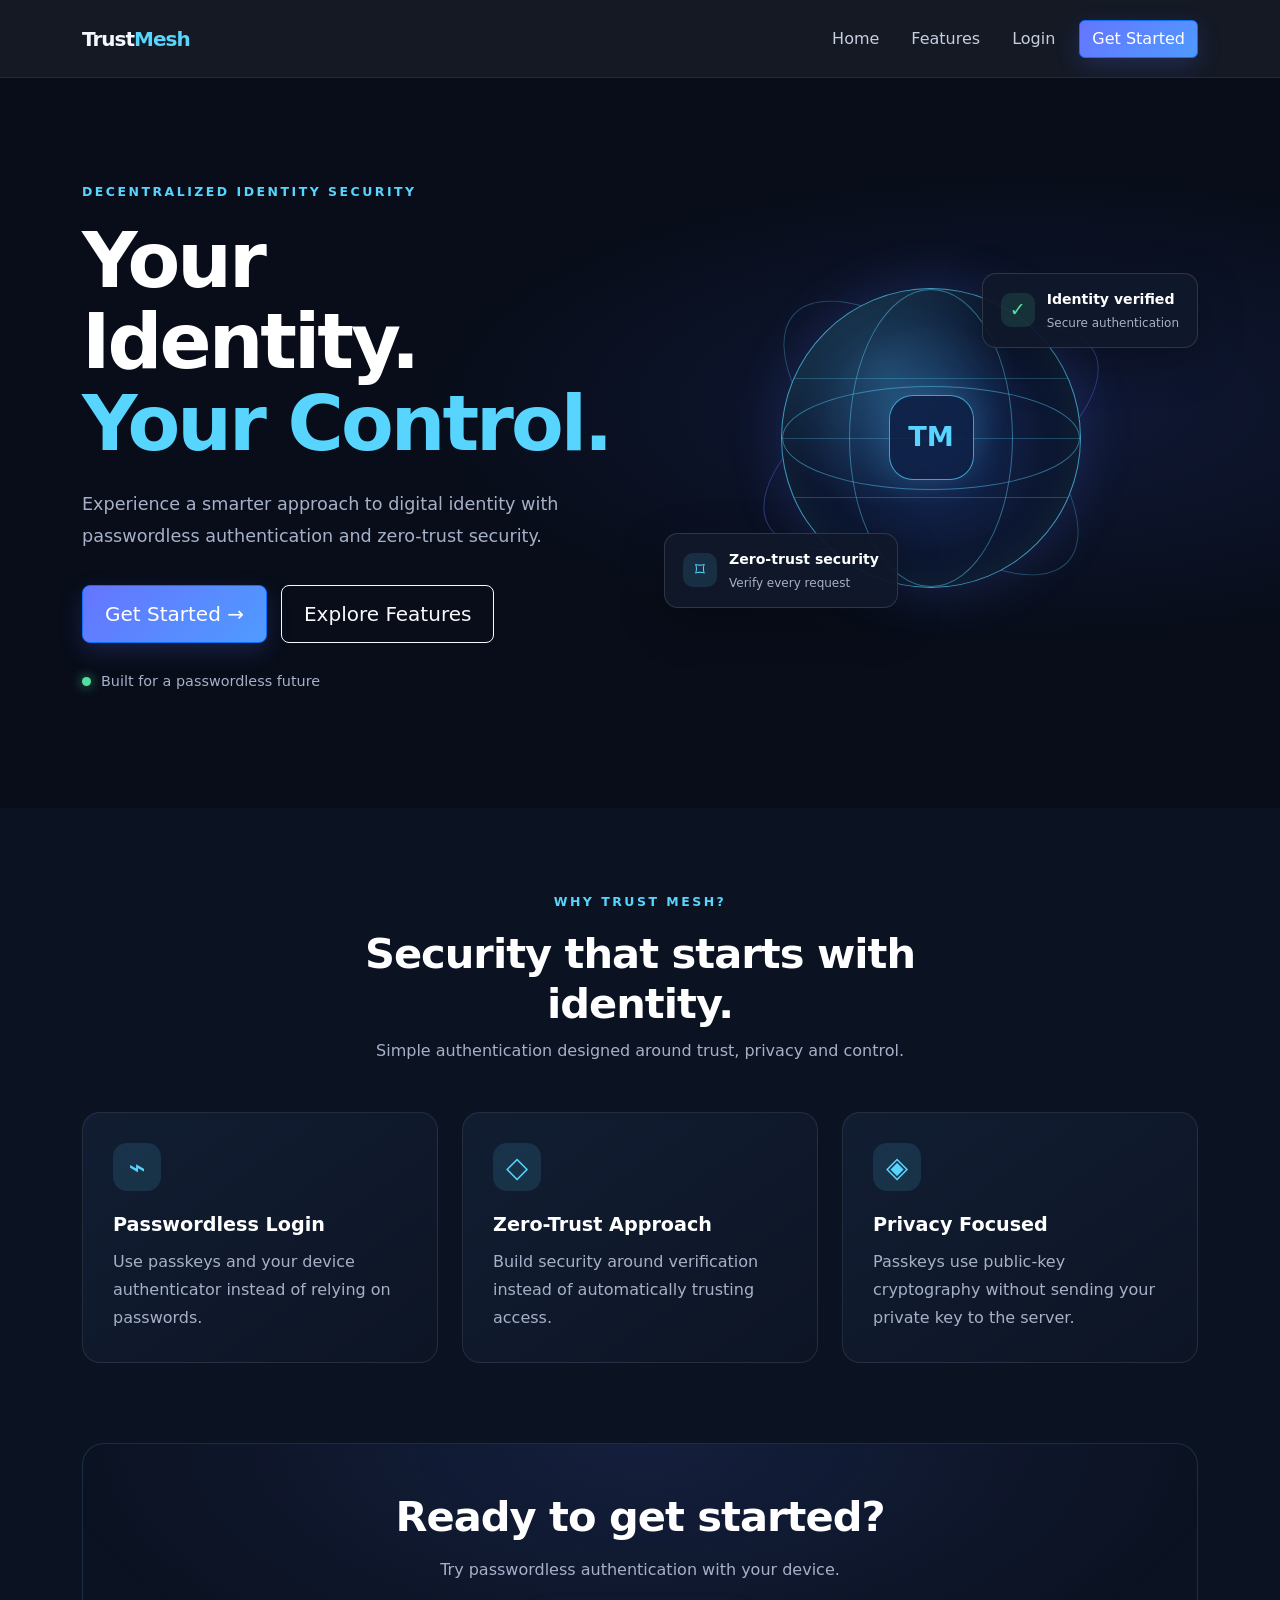
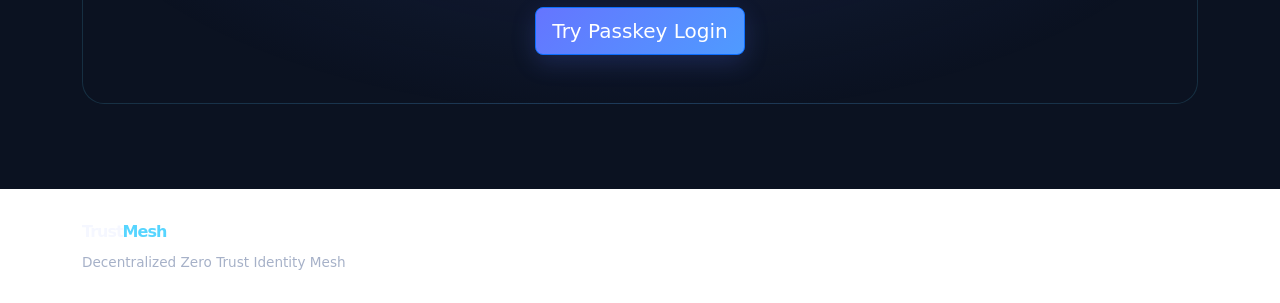
==== frontend/index.html @ 128b2e90 "fixed index page" ====
<!doctype html>
<html lang="en">
<head>
  <meta charset="UTF-8">
  <meta name="viewport" content="width=device-width, initial-scale=1.0">
  <title>Trust Mesh | Secure Identity</title>
  <link rel="stylesheet" href="style.css">
  <link href="https://cdn.jsdelivr.net/npm/bootstrap@5.3.3/dist/css/bootstrap.min.css"
        rel="stylesheet">
</head>
<body>
  <nav class="navbar navbar-expand-lg navbar-dark">
    <div class="container">
      <a class="navbar-brand" href="/">Trust<span>Mesh</span></a>

      <button class="navbar-toggler" type="button"
              data-bs-toggle="collapse" data-bs-target="#navbarContent"
              aria-controls="navbarContent" aria-expanded="false"
              aria-label="Toggle navigation">
        <span class="navbar-toggler-icon"></span>
      </button>

      <div class="collapse navbar-collapse" id="navbarContent">
        <ul class="navbar-nav ms-auto align-items-lg-center gap-lg-3">
          <li class="nav-item">
            <a class="nav-link" href="#home">Home</a>
          </li>
          <li class="nav-item">
            <a class="nav-link" href="#features">Features</a>
          </li>
          <li class="nav-item">
            <a class="nav-link" href="/login.html">Login</a>
          </li>
          <li class="nav-item">
            <a class="btn btn-primary get-started" href="/login.html">
              Get Started
            </a>
          </li>
        </ul>
      </div>
    </div>
  </nav>

  <main>
    <section class="hero-section" id="home">
      <div class="container">
        <div class="row align-items-center g-5">
          <div class="col-lg-6">
            <p class="eyebrow">DECENTRALIZED IDENTITY SECURITY</p>
            <h1>Your Identity.<br><span>Your Control.</span></h1>
            <p class="hero-description">
              Experience a smarter approach to digital identity with
              passwordless authentication and zero-trust security.
            </p>

            <div class="hero-actions">
              <a href="/login.html" class="btn btn-primary btn-lg">
                Get Started <span aria-hidden="true">→</span>
              </a>
              <a href="#features" class="btn btn-outline-light btn-lg">
                Explore Features
              </a>
            </div>

            <div class="trust-note">
              <span class="status-dot"></span>
              Built for a passwordless future
            </div>
          </div>

          <div class="col-lg-6">
            <div class="globe-container" aria-label="Abstract digital identity illustration">
              <div class="orbit orbit-one"></div>
              <div class="orbit orbit-two"></div>
              <div class="globe">
                <div class="globe-line globe-line-one"></div>
                <div class="globe-line globe-line-two"></div>
                <div class="globe-line globe-line-three"></div>
                <div class="globe-center">TM</div>
              </div>

              <div class="identity-card identity-card-top">
                <span class="mini-icon">✓</span>
                <div>
                  <strong>Identity verified</strong>
                  <small>Secure authentication</small>
                </div>
              </div>

              <div class="identity-card identity-card-bottom">
                <span class="mini-icon lock-icon">⌑</span>
                <div>
                  <strong>Zero-trust security</strong>
                  <small>Verify every request</small>
                </div>
              </div>
            </div>
          </div>
        </div>
      </div>
    </section>

    <section class="features-section" id="features">
      <div class="container">
        <div class="section-heading">
          <p class="eyebrow">WHY TRUST MESH?</p>
          <h2>Security that starts with identity.</h2>
          <p>Simple authentication designed around trust, privacy and control.</p>
        </div>

        <div class="row g-4">
          <div class="col-md-4">
            <article class="feature-card">
              <div class="feature-icon">⌁</div>
              <h3>Passwordless Login</h3>
              <p>Use passkeys and your device authenticator instead of relying on passwords.</p>
            </article>
          </div>
          <div class="col-md-4">
            <article class="feature-card">
              <div class="feature-icon">◇</div>
              <h3>Zero-Trust Approach</h3>
              <p>Build security around verification instead of automatically trusting access.</p>
            </article>
          </div>
          <div class="col-md-4">
            <article class="feature-card">
              <div class="feature-icon">◈</div>
              <h3>Privacy Focused</h3>
              <p>Passkeys use public-key cryptography without sending your private key to the server.</p>
            </article>
          </div>
        </div>

        <div class="bottom-cta">
          <h2>Ready to get started?</h2>
          <p>Try passwordless authentication with your device.</p>
          <a href="/login.html" class="btn btn-primary btn-lg">Try Passkey Login</a>
        </div>
      </div>
    </section>
  </main>

  <footer class="site-footer">
    <div class="container">
      <span class="navbar-brand">Trust<span>Mesh</span></span>
      <p>Decentralized Zero Trust Identity Mesh</p>
    </div>
  </footer>

  <script src="https://cdn.jsdelivr.net/npm/bootstrap@5.3.3/dist/js/bootstrap.bundle.min.js"></script>
</body>
</html>
---- frontend/style.css ----
/* Change black text to white */
body,
body p,
body h1,
body h2,
body h3,
body h4,
body h5,
body h6,
body li,
body label,
body span,
body a:not(.btn),
body small {
    color: #ffffff;
}

/* Keep buttons readable */
button,
.btn {
    color: #ffffff;
}


/* Keep buttons readable */
button,
.btn {
    color: #ffffff;
}

:root {
  --bg: #080d19;
  --panel: #10192b;
  --text: #f5f7ff;
  --muted: #a6b1c8;
  --blue: #6575ff;
  --cyan: #57d5ff;
}

* {
  box-sizing: border-box;
}

html {
  scroll-behavior: smooth;
  scroll-padding-top: 85px;
}

body {
  margin: 0;
  background: var(--bg);
  color: var(--text);
  font-family: Inter, "Segoe UI", Arial, sans-serif;
}

.navbar {
  min-height: 78px;
  background: rgba(8, 13, 25, 0.95);
  border-bottom: 1px solid rgba(255, 255, 255, 0.08);
}

.navbar-brand {
  color: var(--text) !important;
  font-size: 1.65rem;
  font-weight: 800;
  letter-spacing: -1px;
}

.navbar-brand span {
  color: var(--cyan);
}

.nav-link {
  color: #c6cee0 !important;
}

.nav-link:hover {
  color: white !important;
}

.btn-primary {
  background: linear-gradient(135deg, var(--blue), #4f9bff);
  border: none;
  box-shadow: 0 8px 24px rgba(91, 113, 255, 0.2);
}

.btn-primary:hover {
  background: linear-gradient(135deg, #5263ef, #3488f0);
  transform: translateY(-1px);
}

.get-started {
  padding: 10px 20px;
}

.hero-section {
  position: relative;
  overflow: hidden;
  padding: 105px 0 115px;
  background:
    radial-gradient(ellipse at 80% 45%, rgba(57, 87, 210, 0.16), transparent 42%),
    var(--bg);
}

.eyebrow {
  margin-bottom: 18px;
  color: var(--cyan);
  font-size: 0.78rem;
  font-weight: 800;
  letter-spacing: 2.5px;
}

.hero-section h1 {
  margin-bottom: 24px;
  font-size: clamp(3rem, 6vw, 5.1rem);
  font-weight: 800;
  line-height: 1.06;
  letter-spacing: -3px;
}

.hero-section h1 span {
  color: var(--cyan);
}

.hero-description {
  max-width: 520px;
  color: var(--muted);
  font-size: 1.1rem;
  line-height: 1.85;
}

.hero-actions {
  display: flex;
  flex-wrap: wrap;
  gap: 14px;
  margin-top: 32px;
}

.hero-actions .btn {
  padding: 13px 22px;
}

.trust-note {
  display: flex;
  align-items: center;
  gap: 10px;
  margin-top: 28px;
  color: var(--muted);
  font-size: 0.9rem;
}

.status-dot {
  width: 9px;
  height: 9px;
  border-radius: 50%;
  background: #51e0a1;
  box-shadow: 0 0 12px rgba(81, 224, 161, 0.7);
}

.globe-container {
  position: relative;
  display: grid;
  min-height: 440px;
  place-items: center;
}

.globe {
  position: relative;
  display: grid;
  width: min(300px, 70vw);
  aspect-ratio: 1;
  overflow: hidden;
  place-items: center;
  border: 1px solid rgba(87, 213, 255, 0.7);
  border-radius: 50%;
  background:
    radial-gradient(circle at 35% 30%, rgba(87, 213, 255, 0.25), transparent 45%),
    radial-gradient(circle, #152d60, #0a1024 72%);
  box-shadow:
    0 0 55px rgba(78, 115, 255, 0.2),
    inset 0 0 40px rgba(87, 213, 255, 0.13);
}

.globe::before,
.globe::after {
  position: absolute;
  content: "";
  border: 1px solid rgba(87, 213, 255, 0.45);
  border-radius: 50%;
}

.globe::before {
  width: 55%;
  height: 100%;
}

.globe::after {
  width: 100%;
  height: 35%;
}

.globe-line {
  position: absolute;
  width: 100%;
  height: 1px;
  background: rgba(87, 213, 255, 0.25);
}

.globe-line-one {
  top: 30%;
}

.globe-line-two {
  top: 50%;
}

.globe-line-three {
  top: 70%;
}

.globe-center {
  z-index: 1;
  display: grid;
  width: 85px;
  height: 85px;
  place-items: center;
  border: 1px solid rgba(87, 213, 255, 0.7);
  border-radius: 24px;
  background: rgba(15, 33, 70, 0.9);
  color: var(--cyan);
  font-size: 1.7rem;
  font-weight: 800;
  box-shadow: 0 0 35px rgba(87, 213, 255, 0.18);
}

.orbit {
  position: absolute;
  width: 370px;
  height: 160px;
  border: 1px solid rgba(101, 117, 255, 0.4);
  border-radius: 50%;
  transform: rotate(-28deg);
}

.orbit-two {
  transform: rotate(42deg);
  border-color: rgba(87, 213, 255, 0.3);
}

.identity-card {
  position: absolute;
  z-index: 2;
  display: flex;
  align-items: center;
  gap: 12px;
  padding: 15px 18px;
  border: 1px solid rgba(255, 255, 255, 0.13);
  border-radius: 14px;
  background: rgba(16, 25, 43, 0.95);
  box-shadow: 0 15px 45px rgba(0, 0, 0, 0.25);
}

.identity-card strong,
.identity-card small {
  display: block;
}

.identity-card strong {
  font-size: 0.88rem;
}

.identity-card small {
  margin-top: 4px;
  color: var(--muted);
  font-size: 0.75rem;
}

.identity-card-top {
  top: 55px;
  right: 0;
}

.identity-card-bottom {
  bottom: 50px;
  left: 0;
}

.mini-icon {
  display: grid;
  width: 34px;
  height: 34px;
  place-items: center;
  border-radius: 10px;
  background: rgba(81, 224, 161, 0.12);
  color: #51e0a1;
  font-size: 1.2rem;
}

.lock-icon {
  background: rgba(87, 213, 255, 0.12);
  color: var(--cyan);
}

.features-section {
  padding: 85px 0;
  background: #0b1221;
}

.section-heading {
  max-width: 650px;
  margin: 0 auto 48px;
  text-align: center;
}

.section-heading h2,
.bottom-cta h2 {
  font-size: clamp(1.8rem, 4vw, 2.6rem);
  font-weight: 800;
  letter-spacing: -1px;
}

.section-heading > p:last-child,
.bottom-cta p {
  color: var(--muted);
  line-height: 1.7;
}

.feature-card {
  height: 100%;
  padding: 30px;
  border: 1px solid rgba(255, 255, 255, 0.09);
  border-radius: 18px;
  background: linear-gradient(145deg, #111d32, #0d1525);
  transition: transform 0.2s, border-color 0.2s;
}

.feature-card:hover {
  transform: translateY(-5px);
  border-color: rgba(87, 213, 255, 0.45);
}

.feature-icon {
  display: grid;
  width: 48px;
  height: 48px;
  margin-bottom: 22px;
  place-items: center;
  border-radius: 14px;
  background: rgba(87, 213, 255, 0.12);
  color: var(--cyan);
  font-size: 1.8rem;
}

.feature-card h3 {
  margin-bottom: 12px;
  font-size: 1.2rem;
  font-weight: 700;
}

.feature-card p {
  margin: 0;
  color: var(--muted);
  line-height: 1.75;
}

.bottom-cta {
  margin-top: 80px;
  padding: 48px 20px;
  border: 1px solid rgba(87, 213, 255, 0.15);
  border-radius: 22px;
  background: radial-gradient(ellipse at top, rgba(65, 92, 190, 0.18), transparent 75%);
  text-align: center;
}

.bottom-cta p {
  margin: 14px 0 24px;
}

.site-footer {
  padding: 30px 0;
  border-top: 1px solid rgba(255, 255, 255, 0.08);
}

.site-footer p {
  margin: 8px 0 0;
  color: var(--muted);
  font-size: 0.85rem;
}

@media (max-width: 991px) {
  .hero-section {
    padding: 70px 0;
  }

  .globe-container {
    min-height: 390px;
  }

  .identity-card-top {
    right: 2%;
  }

  .identity-card-bottom {
    left: 2%;
  }
}

@media (max-width: 575px) {
  .hero-section h1 {
    letter-spacing: -2px;
  }

  .hero-actions {
    flex-direction: column;
  }

  .hero-actions .btn {
    width: 100%;
  }

  .globe-container {
    min-height: 340px;
  }

  .orbit {
    width: 300px;
    height: 130px;
  }

  .identity-card {
    padding: 11px;
  }

  .identity-card strong {
    font-size: 0.75rem;
  }

  .identity-card small {
    font-size: 0.68rem;
  }

  .identity-card-top {
    top: 20px;
  }

  .identity-card-bottom {
    bottom: 20px;
  }
}
.identity-card strong {
    color: #ffffff !important;
}
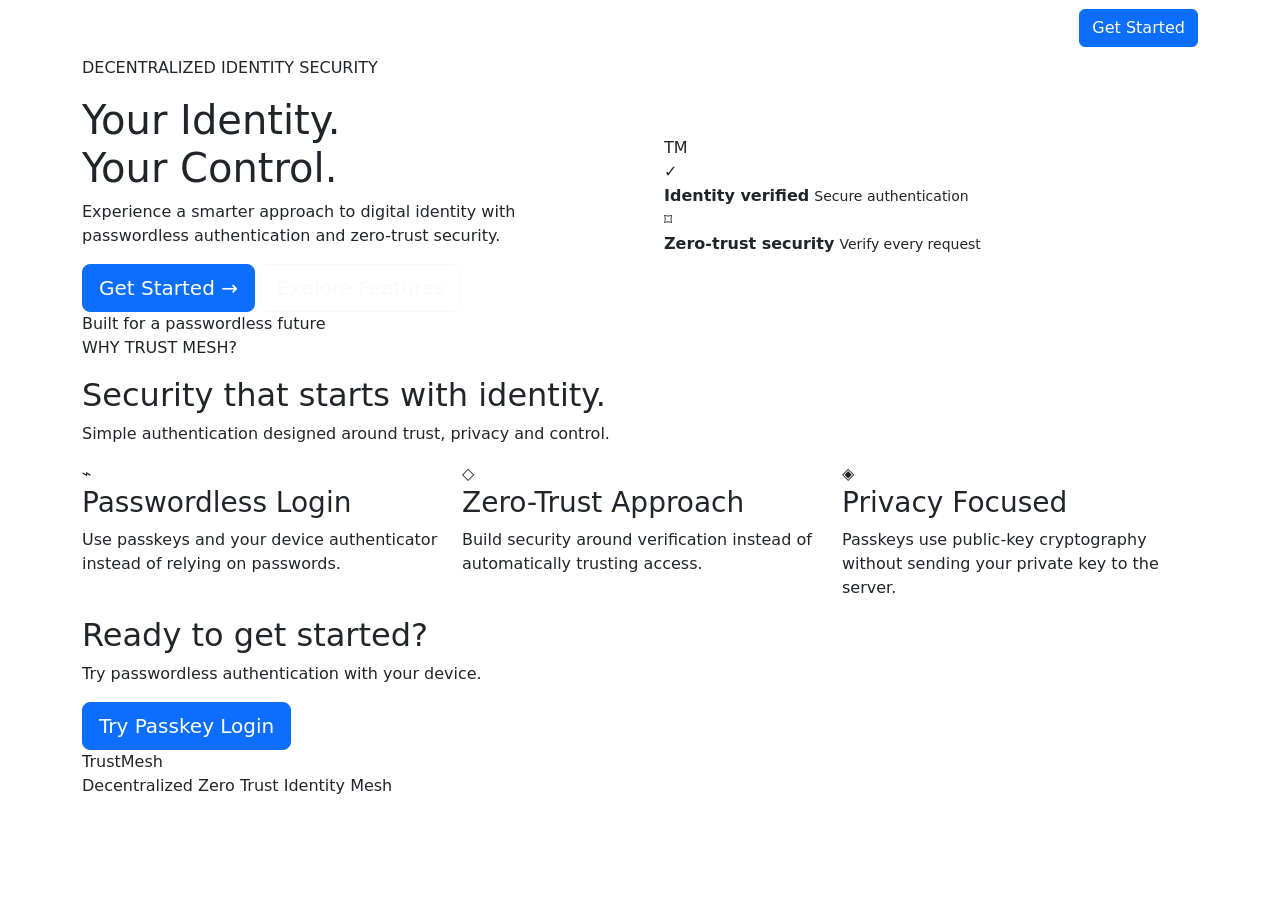
==== commit 0fdd9ee4: "fixed index page" ====
--- a/frontend/index.html
+++ b/frontend/index.html
@@ -4,7 +4,7 @@
   <meta charset="UTF-8">
   <meta name="viewport" content="width=device-width, initial-scale=1.0">
   <title>Trust Mesh | Secure Identity</title>
-  <link rel="stylesheet" href="style.css">
+  <link rel="stylesheet" href="login.css">
   <link href="https://cdn.jsdelivr.net/npm/bootstrap@5.3.3/dist/css/bootstrap.min.css"
         rel="stylesheet">
 </head>
@@ -29,10 +29,10 @@
             <a class="nav-link" href="#features">Features</a>
           </li>
           <li class="nav-item">
-            <a class="nav-link" href="/login.html">Login</a>
+            <a class="nav-link" href="login.html">Login</a>
           </li>
           <li class="nav-item">
-            <a class="btn btn-primary get-started" href="/login.html">
+            <a class="btn btn-primary get-started" href="login.html">
               Get Started
             </a>
           </li>
--- a/frontend/login.css
+++ b/frontend/login.css
@@ -0,0 +1,357 @@
+/* =================================
+   TRUSTMESH LOGIN PAGE
+================================= */
+
+.login-page {
+    margin: 0;
+    min-height: 100vh;
+    color: #e2e8f0;
+    background: #07111f;
+    font-family: Arial, sans-serif;
+}
+
+.login-container {
+    display: grid;
+    grid-template-columns: 1fr 1fr;
+    min-height: 100vh;
+}
+
+/* LEFT SECTION */
+
+.login-info {
+    display: flex;
+    flex-direction: column;
+    justify-content: space-between;
+    padding: 45px 9%;
+    background:
+        radial-gradient(
+            circle at 20% 20%,
+            rgba(37, 99, 235, 0.20),
+            transparent 45%
+        ),
+        linear-gradient(145deg, #0b1730, #07111f);
+    border-right: 1px solid rgba(96, 165, 250, 0.15);
+}
+
+.brand-name {
+    width: fit-content;
+    color: #f8fafc;
+    font-size: 28px;
+    font-weight: 800;
+    text-decoration: none;
+    letter-spacing: -1px;
+}
+
+.brand-name span {
+    color: #60a5fa;
+}
+
+.info-content {
+    max-width: 500px;
+    margin: 60px 0;
+}
+
+.security-badge {
+    display: inline-block;
+    padding: 9px 15px;
+    margin-bottom: 25px;
+    color: #93c5fd;
+    background: rgba(37, 99, 235, 0.12);
+    border: 1px solid rgba(96, 165, 250, 0.3);
+    border-radius: 50px;
+    font-size: 13px;
+}
+
+.info-content h1 {
+    margin-bottom: 22px;
+    color: #f8fafc;
+    font-size: clamp(35px, 4vw, 56px);
+    font-weight: 800;
+    line-height: 1.15;
+    letter-spacing: -1.5px;
+}
+
+.info-content h1 span {
+    color: #60a5fa;
+}
+
+.info-content > p {
+    max-width: 430px;
+    color: #94a3b8;
+    font-size: 16px;
+    line-height: 1.9;
+}
+
+.security-points {
+    display: grid;
+    gap: 17px;
+    margin-top: 35px;
+    color: #cbd5e1;
+    font-size: 14px;
+}
+
+.security-points div {
+    transition: transform 0.25s ease;
+}
+
+.security-points div:hover {
+    transform: translateX(6px);
+    color: #60a5fa;
+}
+
+.copyright {
+    margin: 0;
+    color: #64748b;
+    font-size: 12px;
+}
+
+
+/* RIGHT SECTION */
+
+.login-form-section {
+    display: flex;
+    align-items: center;
+    justify-content: center;
+    padding: 40px 25px;
+    background:
+        radial-gradient(
+            circle at 80% 15%,
+            rgba(37, 99, 235, 0.10),
+            transparent 40%
+        ),
+        #07111f;
+}
+
+.login-card {
+    width: 100%;
+    max-width: 430px;
+    padding: 35px;
+    background: rgba(15, 27, 48, 0.85);
+    border: 1px solid rgba(96, 165, 250, 0.20);
+    border-radius: 22px;
+    box-shadow: 0 20px 60px rgba(0, 0, 0, 0.25);
+    transition: border-color 0.3s ease,
+                box-shadow 0.3s ease;
+}
+
+.login-card:hover {
+    border-color: rgba(96, 165, 250, 0.45);
+    box-shadow: 0 24px 65px rgba(0, 0, 0, 0.35);
+}
+
+.login-icon {
+    display: flex;
+    align-items: center;
+    justify-content: center;
+    width: 55px;
+    height: 55px;
+    margin-bottom: 25px;
+    background: rgba(37, 99, 235, 0.15);
+    border: 1px solid rgba(96, 165, 250, 0.25);
+    border-radius: 15px;
+    font-size: 25px;
+}
+
+.login-card h2 {
+    margin-bottom: 10px;
+    color: #f8fafc;
+    font-size: 30px;
+    font-weight: 750;
+}
+
+.login-subtitle {
+    margin-bottom: 30px;
+    color: #94a3b8;
+    font-size: 14px;
+    line-height: 1.7;
+}
+
+.login-card .form-label {
+    margin-bottom: 9px;
+    color: #cbd5e1;
+    font-size: 13px;
+    font-weight: 600;
+}
+
+.custom-input {
+    min-height: 49px;
+    padding: 12px 14px;
+    color: #f1f5f9;
+    background: #0b1730;
+    border: 1px solid #263750;
+    border-radius: 10px;
+    font-size: 14px;
+}
+
+.custom-input::placeholder {
+    color: #64748b;
+}
+
+.custom-input:focus {
+    color: #f8fafc;
+    background: #0b1730;
+    border-color: #60a5fa;
+    box-shadow: 0 0 0 3px rgba(96, 165, 250, 0.12);
+}
+
+.login-options {
+    display: flex;
+    align-items: center;
+    justify-content: space-between;
+    gap: 10px;
+    margin: 18px 0 25px;
+    font-size: 12px;
+}
+
+.remember-me {
+    display: flex;
+    align-items: center;
+    gap: 7px;
+    color: #94a3b8;
+}
+
+.remember-me input {
+    accent-color: #3b82f6;
+}
+
+.login-options a,
+.register-text a {
+    color: #60a5fa;
+    text-decoration: none;
+    transition: color 0.2s ease;
+}
+
+.login-options a:hover,
+.register-text a:hover {
+    color: #93c5fd;
+    text-decoration: underline;
+}
+
+.login-button {
+    display: flex;
+    align-items: center;
+    justify-content: center;
+    gap: 12px;
+    width: 100%;
+    min-height: 50px;
+    color: white;
+    background: linear-gradient(100deg, #2563eb, #3b82f6);
+    border: none;
+    border-radius: 10px;
+    font-size: 15px;
+    font-weight: 700;
+    cursor: pointer;
+    transition: transform 0.25s ease,
+                box-shadow 0.25s ease;
+}
+
+.login-button:hover {
+    transform: translateY(-2px);
+    box-shadow: 0 8px 25px rgba(37, 99, 235, 0.3);
+}
+
+.login-button span {
+    font-size: 20px;
+}
+
+.login-message {
+    display: none;
+    margin-top: 15px;
+    padding: 12px;
+    color: #bfdbfe;
+    background: rgba(37, 99, 235, 0.12);
+    border-radius: 8px;
+    font-size: 12px;
+    line-height: 1.6;
+}
+
+.login-message.show {
+    display: block;
+}
+
+.login-divider {
+    display: flex;
+    align-items: center;
+    gap: 15px;
+    margin: 28px 0;
+    color: #64748b;
+    font-size: 10px;
+    letter-spacing: 1.5px;
+    white-space: nowrap;
+}
+
+.login-divider::before,
+.login-divider::after {
+    flex: 1;
+    height: 1px;
+    background: #263750;
+    content: "";
+}
+
+.register-text {
+    margin-bottom: 22px;
+    color: #94a3b8;
+    text-align: center;
+    font-size: 13px;
+}
+
+.security-note {
+    margin: 0;
+    color: #64748b;
+    text-align: center;
+    font-size: 11px;
+}
+
+
+/* RESPONSIVE DESIGN */
+
+@media (max-width: 850px) {
+    .login-container {
+        grid-template-columns: 1fr;
+    }
+
+    .login-info {
+        min-height: auto;
+        padding: 25px 7%;
+        border-right: none;
+    }
+
+    .info-content {
+        margin: 45px 0 25px;
+    }
+
+    .info-content h1 {
+        font-size: 38px;
+    }
+
+    .security-points {
+        gap: 12px;
+    }
+
+    .copyright {
+        display: none;
+    }
+
+    .login-form-section {
+        padding: 20px;
+    }
+}
+
+@media (max-width: 480px) {
+    .login-card {
+        padding: 25px 20px;
+        border-radius: 16px;
+    }
+
+    .login-card h2 {
+        font-size: 26px;
+    }
+
+    .info-content h1 {
+        font-size: 34px;
+    }
+
+    .login-options {
+        font-size: 11px;
+    }
+}
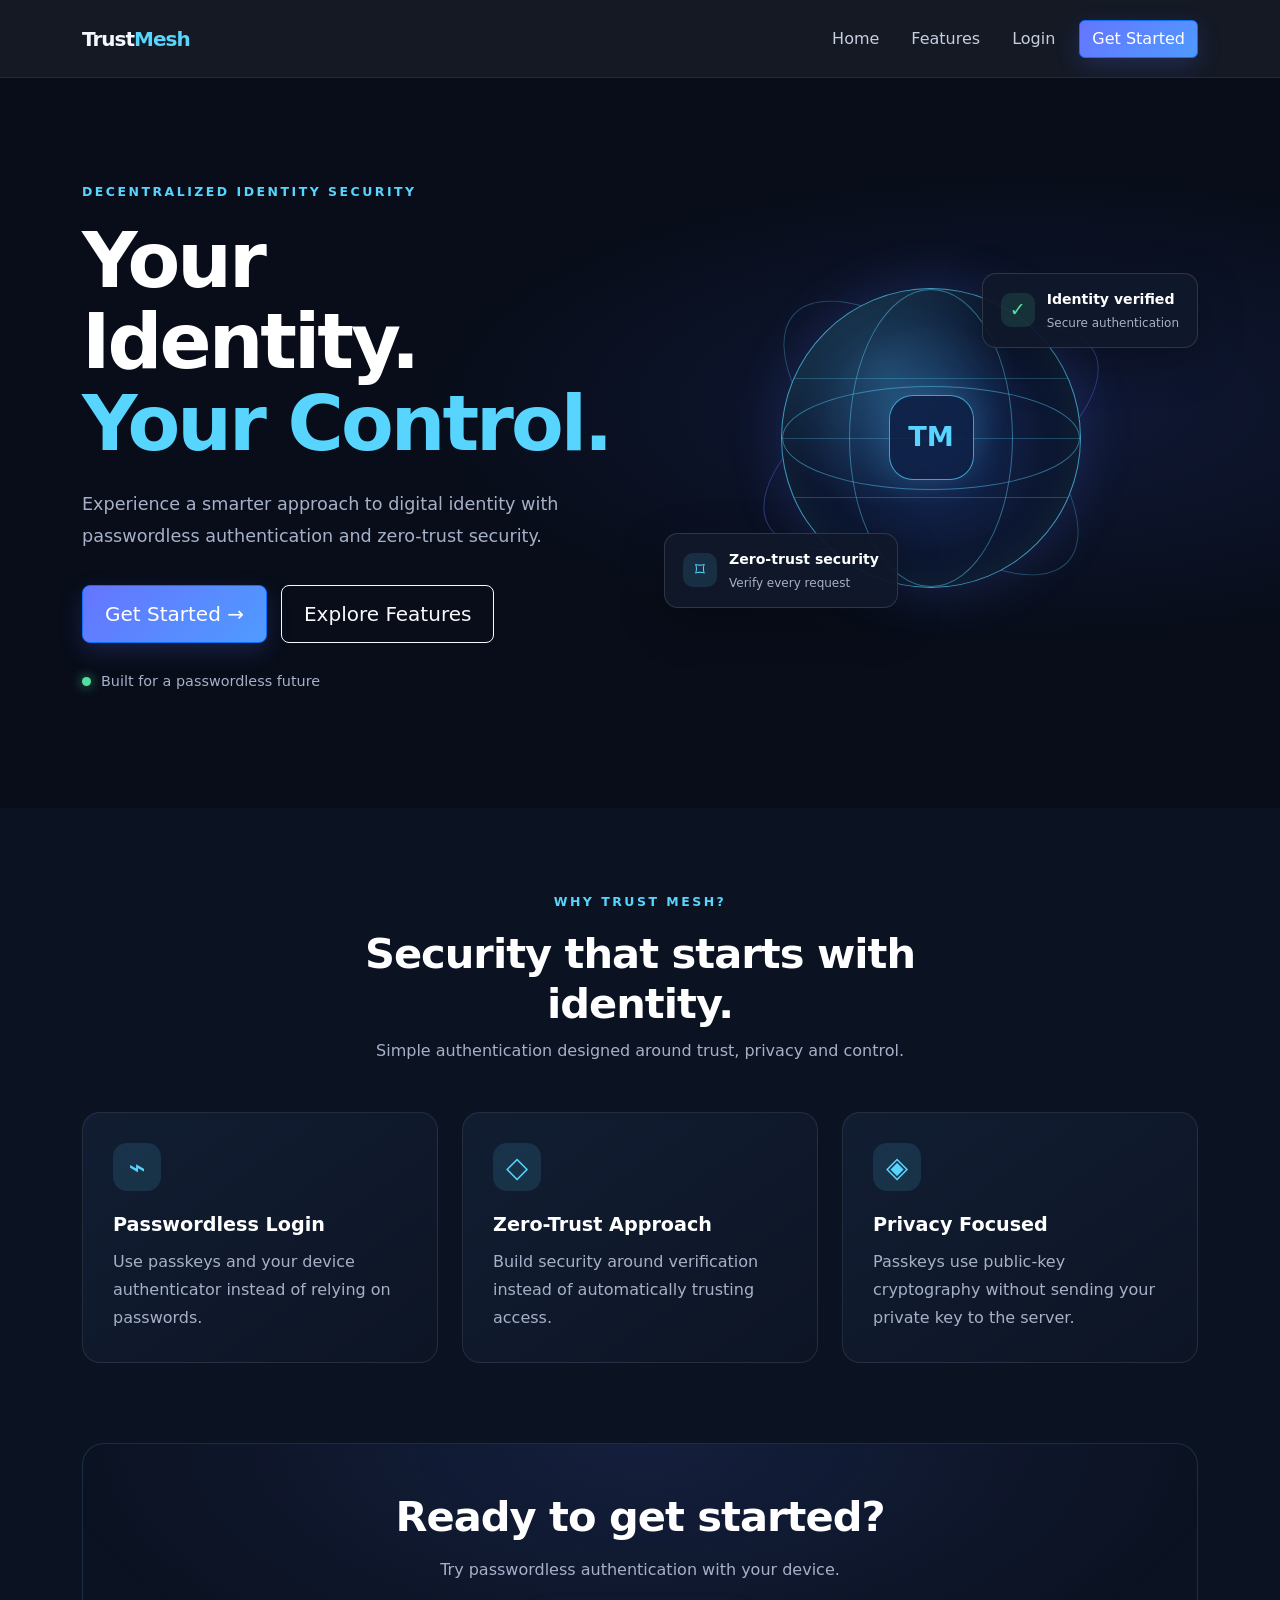
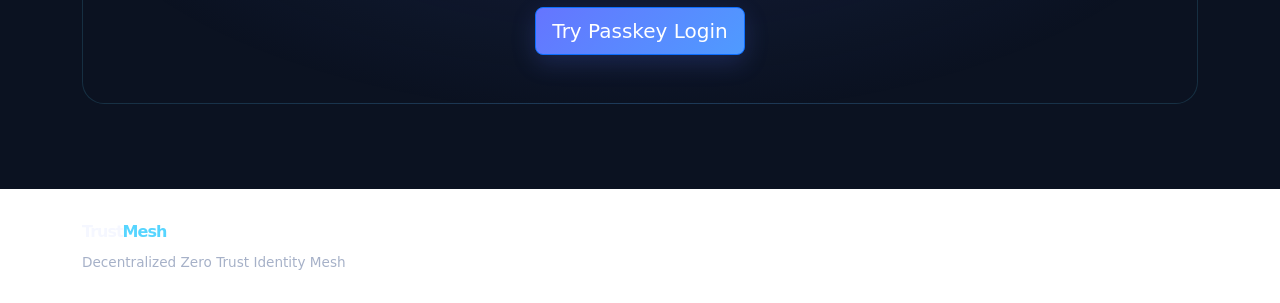
==== commit d9c6fb24: "added password-less login page" ====
--- a/frontend/index.html
+++ b/frontend/index.html
@@ -4,7 +4,7 @@
   <meta charset="UTF-8">
   <meta name="viewport" content="width=device-width, initial-scale=1.0">
   <title>Trust Mesh | Secure Identity</title>
-  <link rel="stylesheet" href="login.css">
+  <link rel="stylesheet" href="style.css">
   <link href="https://cdn.jsdelivr.net/npm/bootstrap@5.3.3/dist/css/bootstrap.min.css"
         rel="stylesheet">
 </head>
@@ -54,7 +54,7 @@
             </p>
 
             <div class="hero-actions">
-              <a href="/login.html" class="btn btn-primary btn-lg">
+              <a href="login.html" class="btn btn-primary btn-lg">
                 Get Started <span aria-hidden="true">→</span>
               </a>
               <a href="#features" class="btn btn-outline-light btn-lg">
@@ -135,7 +135,7 @@
         <div class="bottom-cta">
           <h2>Ready to get started?</h2>
           <p>Try passwordless authentication with your device.</p>
-          <a href="/login.html" class="btn btn-primary btn-lg">Try Passkey Login</a>
+          <a href="login.html" class="btn btn-primary btn-lg">Try Passkey Login</a>
         </div>
       </div>
     </section>
--- a/frontend/style.css
+++ b/frontend/style.css
@@ -0,0 +1,455 @@
+/* Change black text to white */
+body,
+body p,
+body h1,
+body h2,
+body h3,
+body h4,
+body h5,
+body h6,
+body li,
+body label,
+body span,
+body a:not(.btn),
+body small {
+    color: #ffffff;
+}
+
+/* Keep buttons readable */
+button,
+.btn {
+    color: #ffffff;
+}
+
+
+/* Keep buttons readable */
+button,
+.btn {
+    color: #ffffff;
+}
+
+:root {
+  --bg: #080d19;
+  --panel: #10192b;
+  --text: #f5f7ff;
+  --muted: #a6b1c8;
+  --blue: #6575ff;
+  --cyan: #57d5ff;
+}
+
+* {
+  box-sizing: border-box;
+}
+
+html {
+  scroll-behavior: smooth;
+  scroll-padding-top: 85px;
+}
+
+body {
+  margin: 0;
+  background: var(--bg);
+  color: var(--text);
+  font-family: Inter, "Segoe UI", Arial, sans-serif;
+}
+
+.navbar {
+  min-height: 78px;
+  background: rgba(8, 13, 25, 0.95);
+  border-bottom: 1px solid rgba(255, 255, 255, 0.08);
+}
+
+.navbar-brand {
+  color: var(--text) !important;
+  font-size: 1.65rem;
+  font-weight: 800;
+  letter-spacing: -1px;
+}
+
+.navbar-brand span {
+  color: var(--cyan);
+}
+
+.nav-link {
+  color: #c6cee0 !important;
+}
+
+.nav-link:hover {
+  color: white !important;
+}
+
+.btn-primary {
+  background: linear-gradient(135deg, var(--blue), #4f9bff);
+  border: none;
+  box-shadow: 0 8px 24px rgba(91, 113, 255, 0.2);
+}
+
+.btn-primary:hover {
+  background: linear-gradient(135deg, #5263ef, #3488f0);
+  transform: translateY(-1px);
+}
+
+.get-started {
+  padding: 10px 20px;
+}
+
+.hero-section {
+  position: relative;
+  overflow: hidden;
+  padding: 105px 0 115px;
+  background:
+    radial-gradient(ellipse at 80% 45%, rgba(57, 87, 210, 0.16), transparent 42%),
+    var(--bg);
+}
+
+.eyebrow {
+  margin-bottom: 18px;
+  color: var(--cyan);
+  font-size: 0.78rem;
+  font-weight: 800;
+  letter-spacing: 2.5px;
+}
+
+.hero-section h1 {
+  margin-bottom: 24px;
+  font-size: clamp(3rem, 6vw, 5.1rem);
+  font-weight: 800;
+  line-height: 1.06;
+  letter-spacing: -3px;
+}
+
+.hero-section h1 span {
+  color: var(--cyan);
+}
+
+.hero-description {
+  max-width: 520px;
+  color: var(--muted);
+  font-size: 1.1rem;
+  line-height: 1.85;
+}
+
+.hero-actions {
+  display: flex;
+  flex-wrap: wrap;
+  gap: 14px;
+  margin-top: 32px;
+}
+
+.hero-actions .btn {
+  padding: 13px 22px;
+}
+
+.trust-note {
+  display: flex;
+  align-items: center;
+  gap: 10px;
+  margin-top: 28px;
+  color: var(--muted);
+  font-size: 0.9rem;
+}
+
+.status-dot {
+  width: 9px;
+  height: 9px;
+  border-radius: 50%;
+  background: #51e0a1;
+  box-shadow: 0 0 12px rgba(81, 224, 161, 0.7);
+}
+
+.globe-container {
+  position: relative;
+  display: grid;
+  min-height: 440px;
+  place-items: center;
+}
+
+.globe {
+  position: relative;
+  display: grid;
+  width: min(300px, 70vw);
+  aspect-ratio: 1;
+  overflow: hidden;
+  place-items: center;
+  border: 1px solid rgba(87, 213, 255, 0.7);
+  border-radius: 50%;
+  background:
+    radial-gradient(circle at 35% 30%, rgba(87, 213, 255, 0.25), transparent 45%),
+    radial-gradient(circle, #152d60, #0a1024 72%);
+  box-shadow:
+    0 0 55px rgba(78, 115, 255, 0.2),
+    inset 0 0 40px rgba(87, 213, 255, 0.13);
+}
+
+.globe::before,
+.globe::after {
+  position: absolute;
+  content: "";
+  border: 1px solid rgba(87, 213, 255, 0.45);
+  border-radius: 50%;
+}
+
+.globe::before {
+  width: 55%;
+  height: 100%;
+}
+
+.globe::after {
+  width: 100%;
+  height: 35%;
+}
+
+.globe-line {
+  position: absolute;
+  width: 100%;
+  height: 1px;
+  background: rgba(87, 213, 255, 0.25);
+}
+
+.globe-line-one {
+  top: 30%;
+}
+
+.globe-line-two {
+  top: 50%;
+}
+
+.globe-line-three {
+  top: 70%;
+}
+
+.globe-center {
+  z-index: 1;
+  display: grid;
+  width: 85px;
+  height: 85px;
+  place-items: center;
+  border: 1px solid rgba(87, 213, 255, 0.7);
+  border-radius: 24px;
+  background: rgba(15, 33, 70, 0.9);
+  color: var(--cyan);
+  font-size: 1.7rem;
+  font-weight: 800;
+  box-shadow: 0 0 35px rgba(87, 213, 255, 0.18);
+}
+
+.orbit {
+  position: absolute;
+  width: 370px;
+  height: 160px;
+  border: 1px solid rgba(101, 117, 255, 0.4);
+  border-radius: 50%;
+  transform: rotate(-28deg);
+}
+
+.orbit-two {
+  transform: rotate(42deg);
+  border-color: rgba(87, 213, 255, 0.3);
+}
+
+.identity-card {
+  position: absolute;
+  z-index: 2;
+  display: flex;
+  align-items: center;
+  gap: 12px;
+  padding: 15px 18px;
+  border: 1px solid rgba(255, 255, 255, 0.13);
+  border-radius: 14px;
+  background: rgba(16, 25, 43, 0.95);
+  box-shadow: 0 15px 45px rgba(0, 0, 0, 0.25);
+}
+
+.identity-card strong,
+.identity-card small {
+  display: block;
+}
+
+.identity-card strong {
+  font-size: 0.88rem;
+}
+
+.identity-card small {
+  margin-top: 4px;
+  color: var(--muted);
+  font-size: 0.75rem;
+}
+
+.identity-card-top {
+  top: 55px;
+  right: 0;
+}
+
+.identity-card-bottom {
+  bottom: 50px;
+  left: 0;
+}
+
+.mini-icon {
+  display: grid;
+  width: 34px;
+  height: 34px;
+  place-items: center;
+  border-radius: 10px;
+  background: rgba(81, 224, 161, 0.12);
+  color: #51e0a1;
+  font-size: 1.2rem;
+}
+
+.lock-icon {
+  background: rgba(87, 213, 255, 0.12);
+  color: var(--cyan);
+}
+
+.features-section {
+  padding: 85px 0;
+  background: #0b1221;
+}
+
+.section-heading {
+  max-width: 650px;
+  margin: 0 auto 48px;
+  text-align: center;
+}
+
+.section-heading h2,
+.bottom-cta h2 {
+  font-size: clamp(1.8rem, 4vw, 2.6rem);
+  font-weight: 800;
+  letter-spacing: -1px;
+}
+
+.section-heading > p:last-child,
+.bottom-cta p {
+  color: var(--muted);
+  line-height: 1.7;
+}
+
+.feature-card {
+  height: 100%;
+  padding: 30px;
+  border: 1px solid rgba(255, 255, 255, 0.09);
+  border-radius: 18px;
+  background: linear-gradient(145deg, #111d32, #0d1525);
+  transition: transform 0.2s, border-color 0.2s;
+}
+
+.feature-card:hover {
+  transform: translateY(-5px);
+  border-color: rgba(87, 213, 255, 0.45);
+}
+
+.feature-icon {
+  display: grid;
+  width: 48px;
+  height: 48px;
+  margin-bottom: 22px;
+  place-items: center;
+  border-radius: 14px;
+  background: rgba(87, 213, 255, 0.12);
+  color: var(--cyan);
+  font-size: 1.8rem;
+}
+
+.feature-card h3 {
+  margin-bottom: 12px;
+  font-size: 1.2rem;
+  font-weight: 700;
+}
+
+.feature-card p {
+  margin: 0;
+  color: var(--muted);
+  line-height: 1.75;
+}
+
+.bottom-cta {
+  margin-top: 80px;
+  padding: 48px 20px;
+  border: 1px solid rgba(87, 213, 255, 0.15);
+  border-radius: 22px;
+  background: radial-gradient(ellipse at top, rgba(65, 92, 190, 0.18), transparent 75%);
+  text-align: center;
+}
+
+.bottom-cta p {
+  margin: 14px 0 24px;
+}
+
+.site-footer {
+  padding: 30px 0;
+  border-top: 1px solid rgba(255, 255, 255, 0.08);
+}
+
+.site-footer p {
+  margin: 8px 0 0;
+  color: var(--muted);
+  font-size: 0.85rem;
+}
+
+@media (max-width: 991px) {
+  .hero-section {
+    padding: 70px 0;
+  }
+
+  .globe-container {
+    min-height: 390px;
+  }
+
+  .identity-card-top {
+    right: 2%;
+  }
+
+  .identity-card-bottom {
+    left: 2%;
+  }
+}
+
+@media (max-width: 575px) {
+  .hero-section h1 {
+    letter-spacing: -2px;
+  }
+
+  .hero-actions {
+    flex-direction: column;
+  }
+
+  .hero-actions .btn {
+    width: 100%;
+  }
+
+  .globe-container {
+    min-height: 340px;
+  }
+
+  .orbit {
+    width: 300px;
+    height: 130px;
+  }
+
+  .identity-card {
+    padding: 11px;
+  }
+
+  .identity-card strong {
+    font-size: 0.75rem;
+  }
+
+  .identity-card small {
+    font-size: 0.68rem;
+  }
+
+  .identity-card-top {
+    top: 20px;
+  }
+
+  .identity-card-bottom {
+    bottom: 20px;
+  }
+}
+.identity-card strong {
+    color: #ffffff !important;
+}
+
+
+
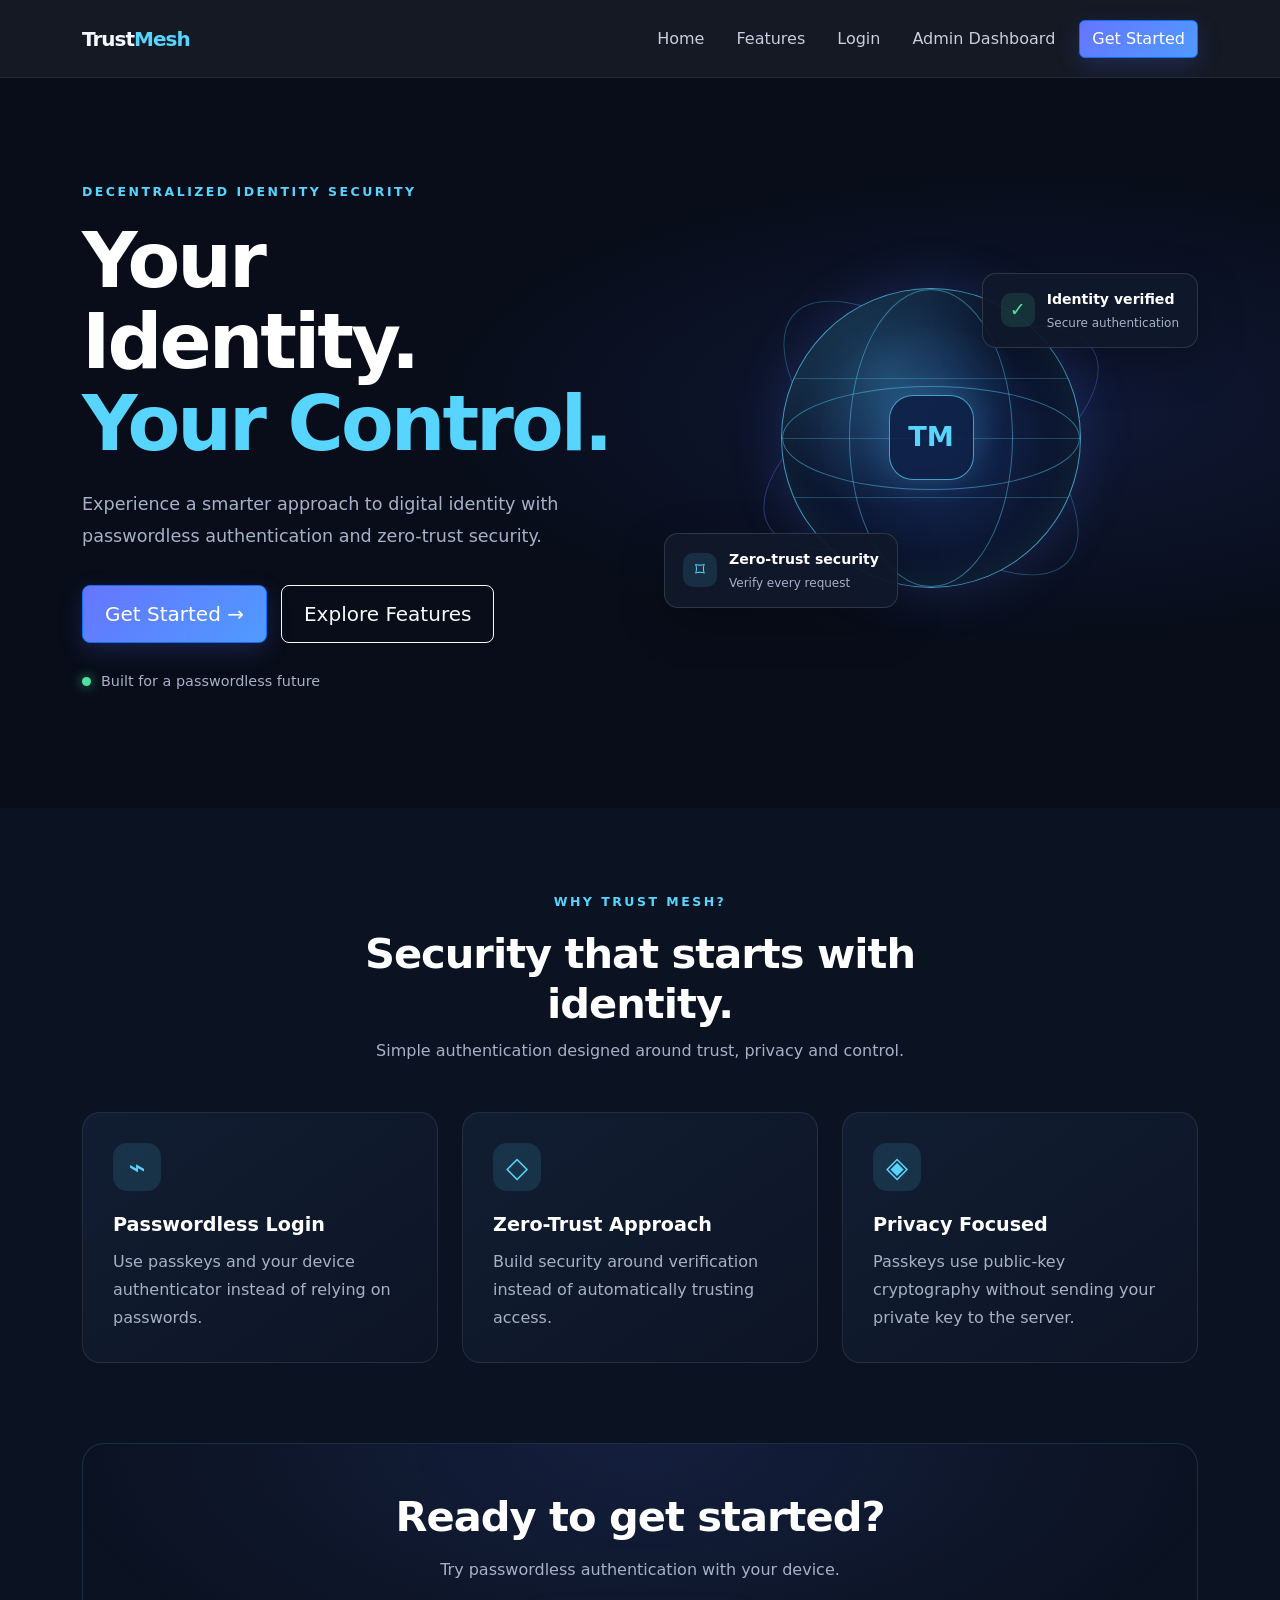
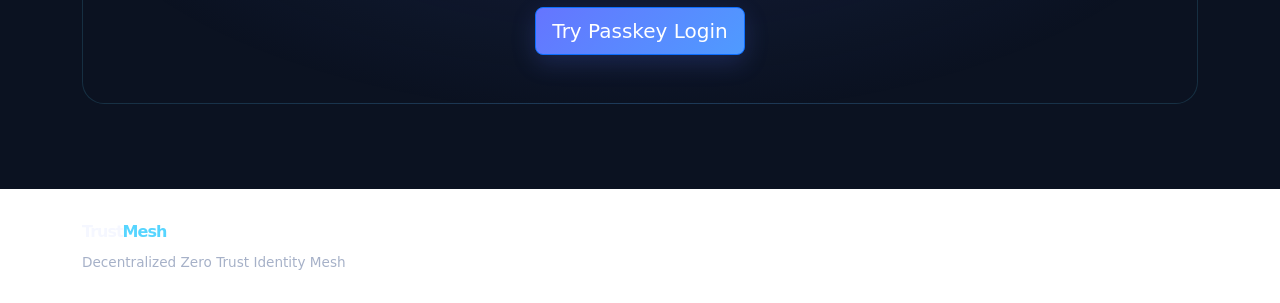
==== commit 8696098e: "feat: unify passkey auth with identity API and dashboard" ====
--- a/frontend/index.html
+++ b/frontend/index.html
@@ -11,7 +11,7 @@
 <body>
   <nav class="navbar navbar-expand-lg navbar-dark">
     <div class="container">
-      <a class="navbar-brand" href="/">Trust<span>Mesh</span></a>
+      <a class="navbar-brand" href="/shad/">Trust<span>Mesh</span></a>
 
       <button class="navbar-toggler" type="button"
               data-bs-toggle="collapse" data-bs-target="#navbarContent"
@@ -30,6 +30,9 @@
           </li>
           <li class="nav-item">
             <a class="nav-link" href="login.html">Login</a>
+          </li>
+          <li class="nav-item">
+            <a class="nav-link" href="/dashboard/">Admin Dashboard</a>
           </li>
           <li class="nav-item">
             <a class="btn btn-primary get-started" href="login.html">
@@ -150,4 +153,4 @@
 
   <script src="https://cdn.jsdelivr.net/npm/bootstrap@5.3.3/dist/js/bootstrap.bundle.min.js"></script>
 </body>
-</html>+</html>
--- a/frontend/style.css
+++ b/frontend/style.css
@@ -450,6 +450,3 @@
 .identity-card strong {
     color: #ffffff !important;
 }
-
-
-
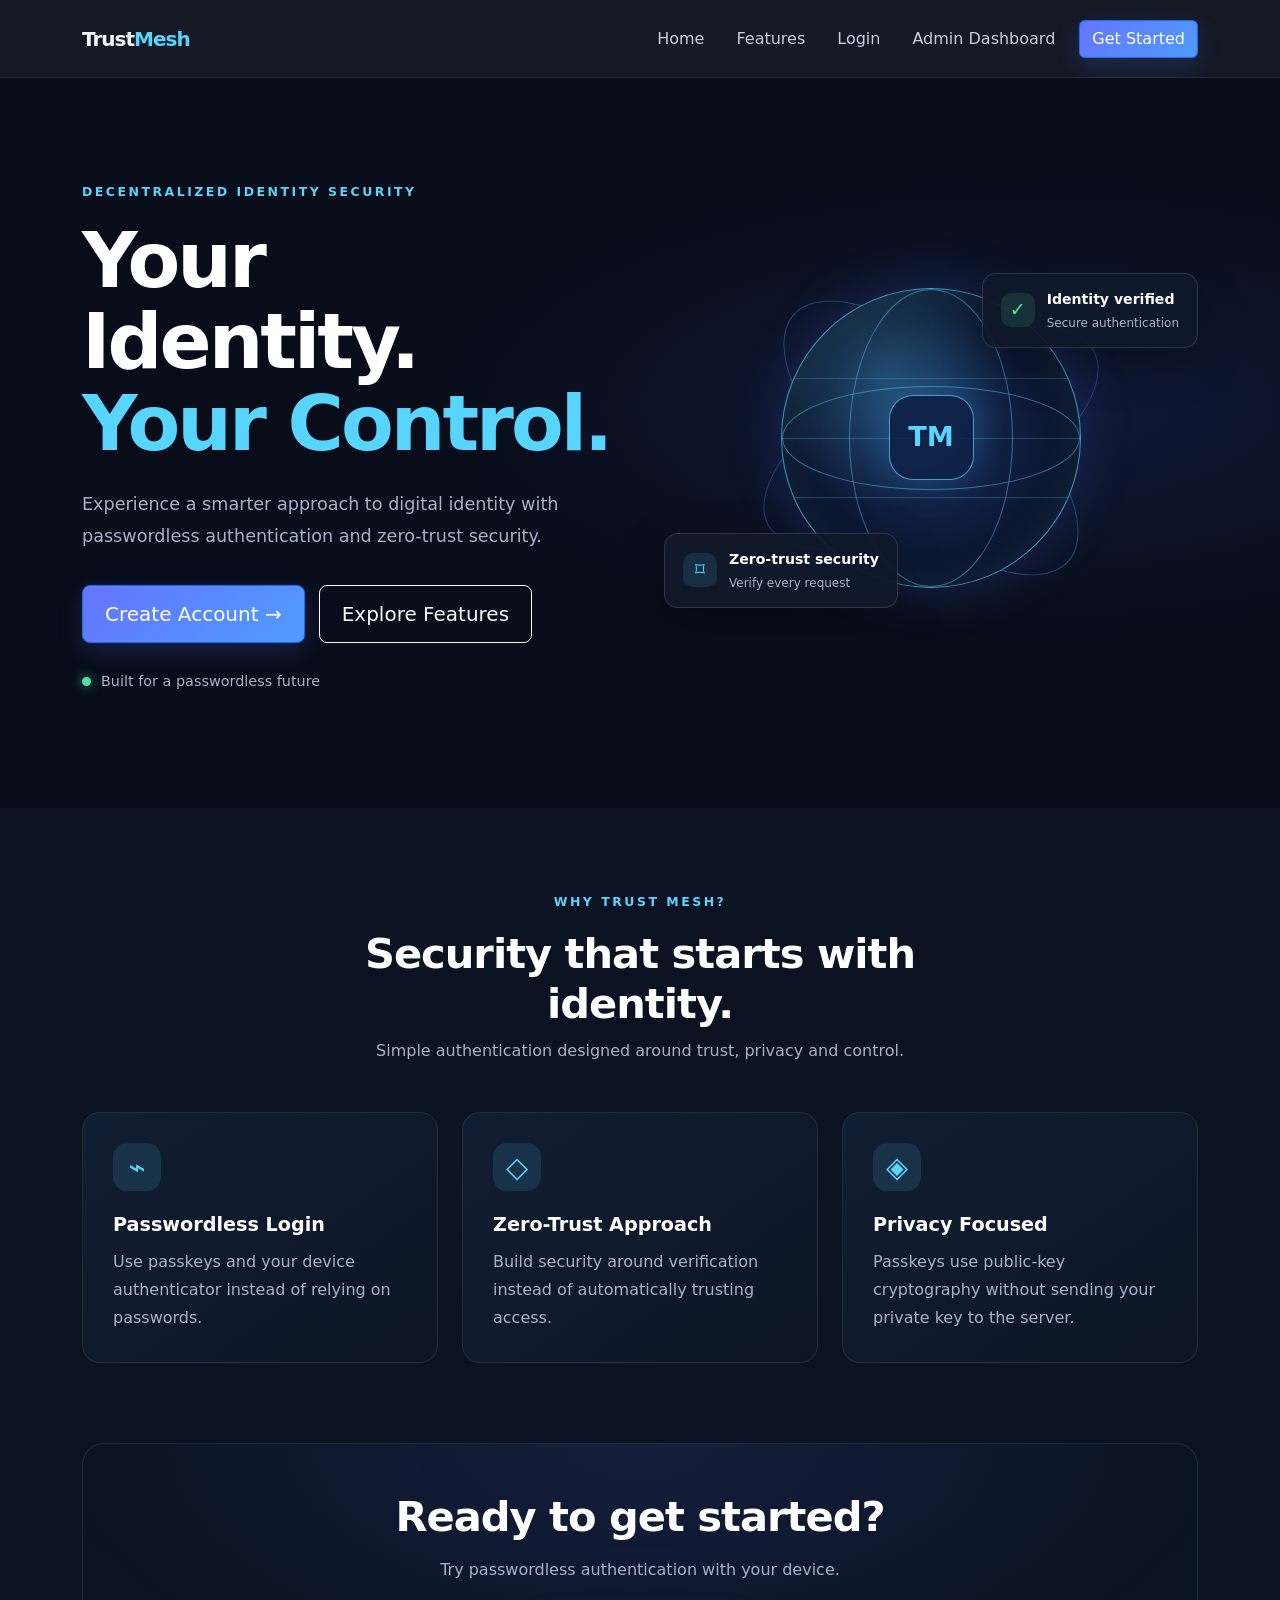
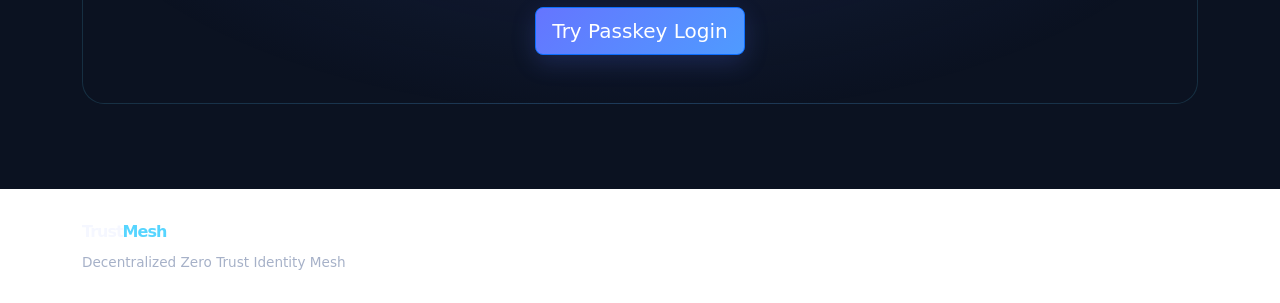
==== commit 3ef8a306: "feat: add passkey account signup and post-login flow" ====
--- a/frontend/index.html
+++ b/frontend/index.html
@@ -35,7 +35,7 @@
             <a class="nav-link" href="/dashboard/">Admin Dashboard</a>
           </li>
           <li class="nav-item">
-            <a class="btn btn-primary get-started" href="login.html">
+            <a class="btn btn-primary get-started" href="/register">
               Get Started
             </a>
           </li>
@@ -57,8 +57,8 @@
             </p>
 
             <div class="hero-actions">
-              <a href="login.html" class="btn btn-primary btn-lg">
-                Get Started <span aria-hidden="true">→</span>
+              <a href="/register" class="btn btn-primary btn-lg">
+                Create Account <span aria-hidden="true">→</span>
               </a>
               <a href="#features" class="btn btn-outline-light btn-lg">
                 Explore Features
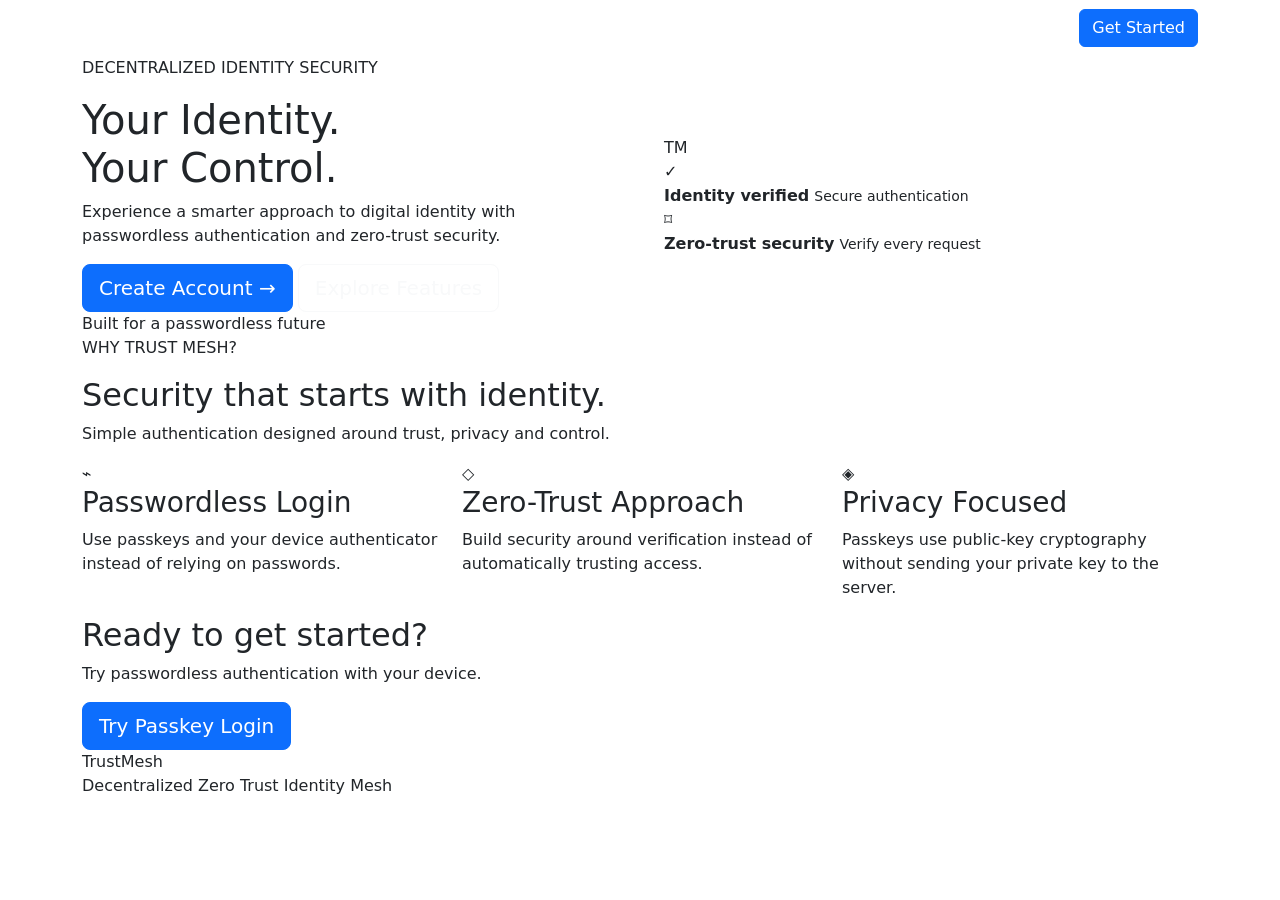
==== commit c4a6a490: "feat: serve landing page at root with content-negotiation and normalize navigation links" ====
--- a/frontend/index.html
+++ b/frontend/index.html
@@ -4,14 +4,14 @@
   <meta charset="UTF-8">
   <meta name="viewport" content="width=device-width, initial-scale=1.0">
   <title>Trust Mesh | Secure Identity</title>
-  <link rel="stylesheet" href="style.css">
+  <link rel="stylesheet" href="/style.css">
   <link href="https://cdn.jsdelivr.net/npm/bootstrap@5.3.3/dist/css/bootstrap.min.css"
         rel="stylesheet">
 </head>
 <body>
   <nav class="navbar navbar-expand-lg navbar-dark">
     <div class="container">
-      <a class="navbar-brand" href="/shad/">Trust<span>Mesh</span></a>
+      <a class="navbar-brand" href="/">Trust<span>Mesh</span></a>
 
       <button class="navbar-toggler" type="button"
               data-bs-toggle="collapse" data-bs-target="#navbarContent"
@@ -29,10 +29,13 @@
             <a class="nav-link" href="#features">Features</a>
           </li>
           <li class="nav-item">
-            <a class="nav-link" href="login.html">Login</a>
+            <a class="nav-link" href="/login">Login</a>
           </li>
           <li class="nav-item">
             <a class="nav-link" href="/dashboard/">Admin Dashboard</a>
+          </li>
+          <li class="nav-item">
+            <a class="nav-link" href="/docs">API Docs</a>
           </li>
           <li class="nav-item">
             <a class="btn btn-primary get-started" href="/register">
@@ -138,7 +141,7 @@
         <div class="bottom-cta">
           <h2>Ready to get started?</h2>
           <p>Try passwordless authentication with your device.</p>
-          <a href="login.html" class="btn btn-primary btn-lg">Try Passkey Login</a>
+          <a href="/login" class="btn btn-primary btn-lg">Try Passkey Login</a>
         </div>
       </div>
     </section>
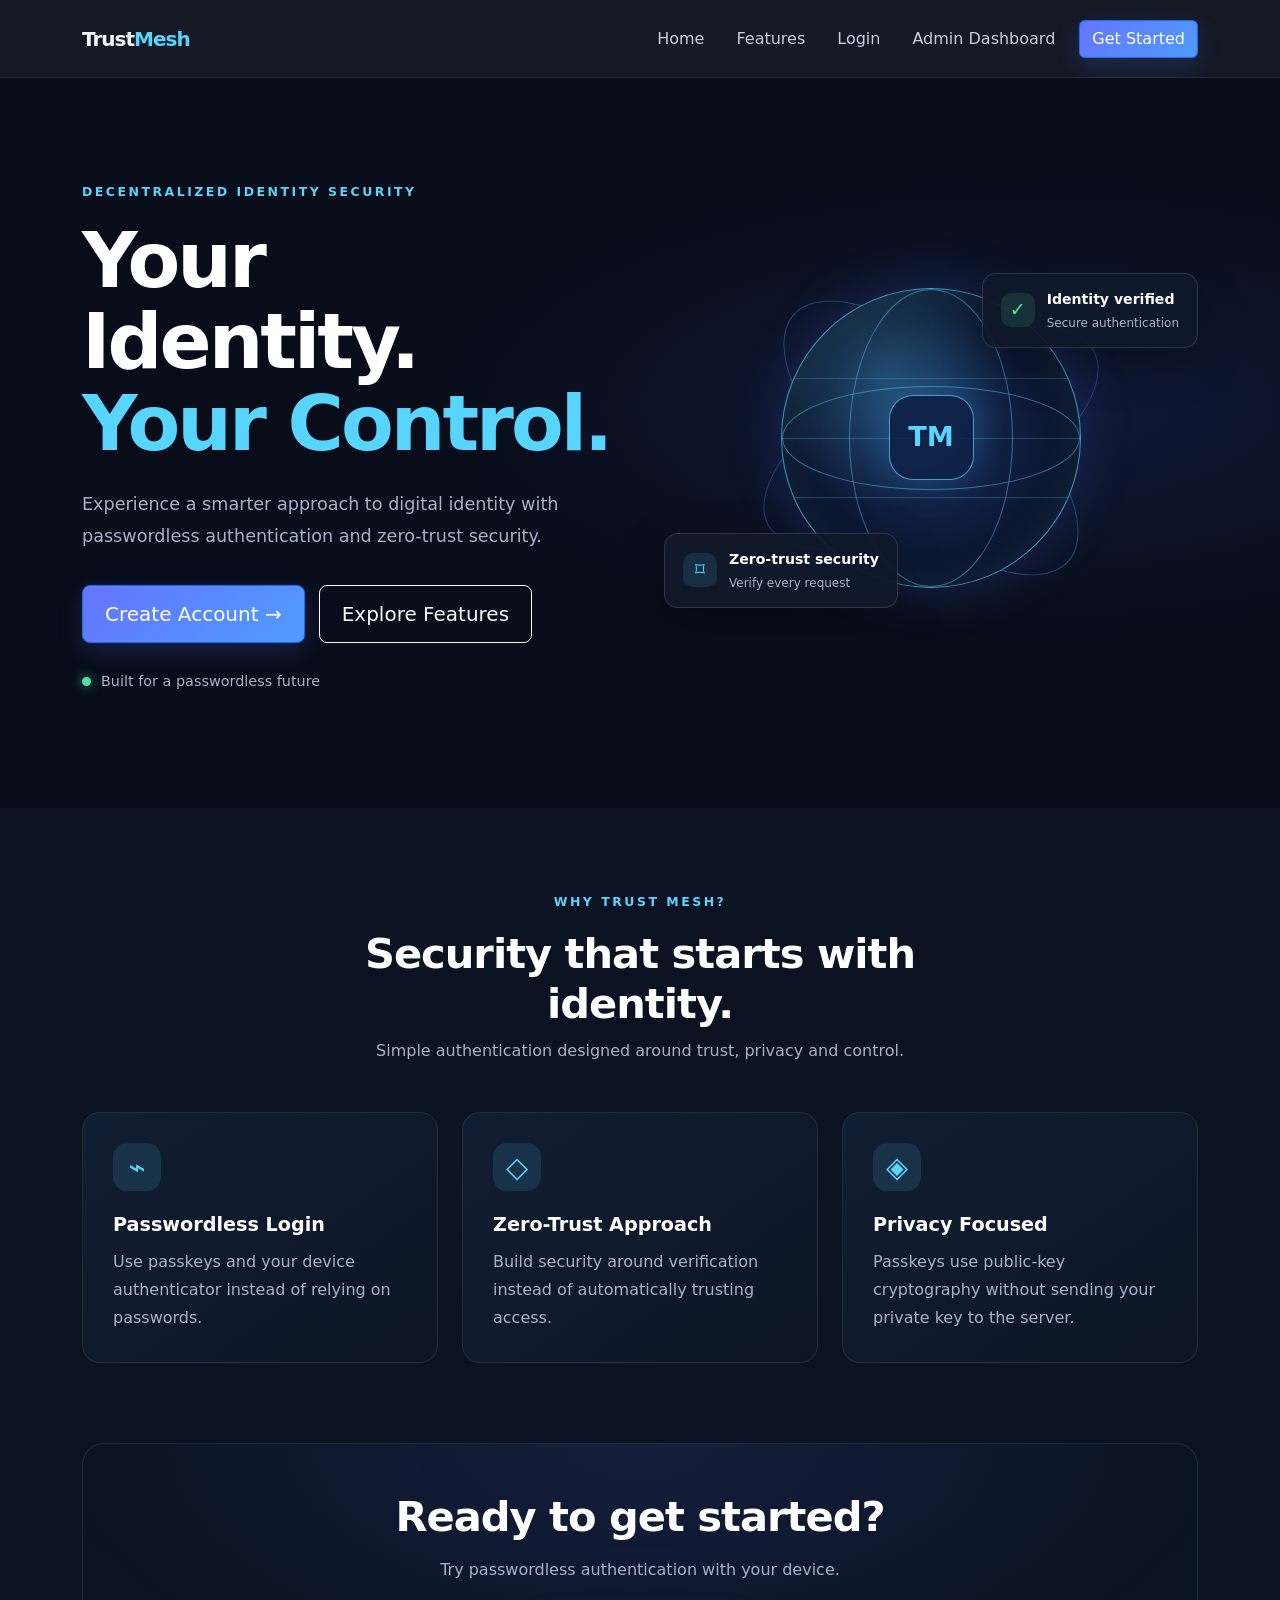
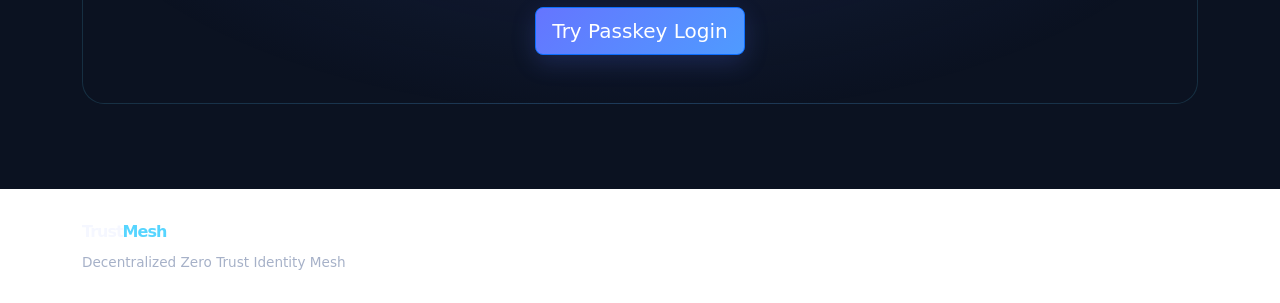
==== commit 2d73f4fa: "final project all branches integrated" ====
--- a/frontend/index.html
+++ b/frontend/index.html
@@ -4,14 +4,14 @@
   <meta charset="UTF-8">
   <meta name="viewport" content="width=device-width, initial-scale=1.0">
   <title>Trust Mesh | Secure Identity</title>
-  <link rel="stylesheet" href="/style.css">
+  <link rel="stylesheet" href="style.css">
   <link href="https://cdn.jsdelivr.net/npm/bootstrap@5.3.3/dist/css/bootstrap.min.css"
         rel="stylesheet">
 </head>
 <body>
   <nav class="navbar navbar-expand-lg navbar-dark">
     <div class="container">
-      <a class="navbar-brand" href="/">Trust<span>Mesh</span></a>
+      <a class="navbar-brand" href="/shad/">Trust<span>Mesh</span></a>
 
       <button class="navbar-toggler" type="button"
               data-bs-toggle="collapse" data-bs-target="#navbarContent"
@@ -29,13 +29,10 @@
             <a class="nav-link" href="#features">Features</a>
           </li>
           <li class="nav-item">
-            <a class="nav-link" href="/login">Login</a>
+            <a class="nav-link" href="login.html">Login</a>
           </li>
           <li class="nav-item">
             <a class="nav-link" href="/dashboard/">Admin Dashboard</a>
-          </li>
-          <li class="nav-item">
-            <a class="nav-link" href="/docs">API Docs</a>
           </li>
           <li class="nav-item">
             <a class="btn btn-primary get-started" href="/register">
@@ -141,7 +138,7 @@
         <div class="bottom-cta">
           <h2>Ready to get started?</h2>
           <p>Try passwordless authentication with your device.</p>
-          <a href="/login" class="btn btn-primary btn-lg">Try Passkey Login</a>
+          <a href="login.html" class="btn btn-primary btn-lg">Try Passkey Login</a>
         </div>
       </div>
     </section>
--- a/frontend/style.css
+++ b/frontend/style.css
@@ -0,0 +1,452 @@
+/* Change black text to white */
+body,
+body p,
+body h1,
+body h2,
+body h3,
+body h4,
+body h5,
+body h6,
+body li,
+body label,
+body span,
+body a:not(.btn),
+body small {
+    color: #ffffff;
+}
+
+/* Keep buttons readable */
+button,
+.btn {
+    color: #ffffff;
+}
+
+
+/* Keep buttons readable */
+button,
+.btn {
+    color: #ffffff;
+}
+
+:root {
+  --bg: #080d19;
+  --panel: #10192b;
+  --text: #f5f7ff;
+  --muted: #a6b1c8;
+  --blue: #6575ff;
+  --cyan: #57d5ff;
+}
+
+* {
+  box-sizing: border-box;
+}
+
+html {
+  scroll-behavior: smooth;
+  scroll-padding-top: 85px;
+}
+
+body {
+  margin: 0;
+  background: var(--bg);
+  color: var(--text);
+  font-family: Inter, "Segoe UI", Arial, sans-serif;
+}
+
+.navbar {
+  min-height: 78px;
+  background: rgba(8, 13, 25, 0.95);
+  border-bottom: 1px solid rgba(255, 255, 255, 0.08);
+}
+
+.navbar-brand {
+  color: var(--text) !important;
+  font-size: 1.65rem;
+  font-weight: 800;
+  letter-spacing: -1px;
+}
+
+.navbar-brand span {
+  color: var(--cyan);
+}
+
+.nav-link {
+  color: #c6cee0 !important;
+}
+
+.nav-link:hover {
+  color: white !important;
+}
+
+.btn-primary {
+  background: linear-gradient(135deg, var(--blue), #4f9bff);
+  border: none;
+  box-shadow: 0 8px 24px rgba(91, 113, 255, 0.2);
+}
+
+.btn-primary:hover {
+  background: linear-gradient(135deg, #5263ef, #3488f0);
+  transform: translateY(-1px);
+}
+
+.get-started {
+  padding: 10px 20px;
+}
+
+.hero-section {
+  position: relative;
+  overflow: hidden;
+  padding: 105px 0 115px;
+  background:
+    radial-gradient(ellipse at 80% 45%, rgba(57, 87, 210, 0.16), transparent 42%),
+    var(--bg);
+}
+
+.eyebrow {
+  margin-bottom: 18px;
+  color: var(--cyan);
+  font-size: 0.78rem;
+  font-weight: 800;
+  letter-spacing: 2.5px;
+}
+
+.hero-section h1 {
+  margin-bottom: 24px;
+  font-size: clamp(3rem, 6vw, 5.1rem);
+  font-weight: 800;
+  line-height: 1.06;
+  letter-spacing: -3px;
+}
+
+.hero-section h1 span {
+  color: var(--cyan);
+}
+
+.hero-description {
+  max-width: 520px;
+  color: var(--muted);
+  font-size: 1.1rem;
+  line-height: 1.85;
+}
+
+.hero-actions {
+  display: flex;
+  flex-wrap: wrap;
+  gap: 14px;
+  margin-top: 32px;
+}
+
+.hero-actions .btn {
+  padding: 13px 22px;
+}
+
+.trust-note {
+  display: flex;
+  align-items: center;
+  gap: 10px;
+  margin-top: 28px;
+  color: var(--muted);
+  font-size: 0.9rem;
+}
+
+.status-dot {
+  width: 9px;
+  height: 9px;
+  border-radius: 50%;
+  background: #51e0a1;
+  box-shadow: 0 0 12px rgba(81, 224, 161, 0.7);
+}
+
+.globe-container {
+  position: relative;
+  display: grid;
+  min-height: 440px;
+  place-items: center;
+}
+
+.globe {
+  position: relative;
+  display: grid;
+  width: min(300px, 70vw);
+  aspect-ratio: 1;
+  overflow: hidden;
+  place-items: center;
+  border: 1px solid rgba(87, 213, 255, 0.7);
+  border-radius: 50%;
+  background:
+    radial-gradient(circle at 35% 30%, rgba(87, 213, 255, 0.25), transparent 45%),
+    radial-gradient(circle, #152d60, #0a1024 72%);
+  box-shadow:
+    0 0 55px rgba(78, 115, 255, 0.2),
+    inset 0 0 40px rgba(87, 213, 255, 0.13);
+}
+
+.globe::before,
+.globe::after {
+  position: absolute;
+  content: "";
+  border: 1px solid rgba(87, 213, 255, 0.45);
+  border-radius: 50%;
+}
+
+.globe::before {
+  width: 55%;
+  height: 100%;
+}
+
+.globe::after {
+  width: 100%;
+  height: 35%;
+}
+
+.globe-line {
+  position: absolute;
+  width: 100%;
+  height: 1px;
+  background: rgba(87, 213, 255, 0.25);
+}
+
+.globe-line-one {
+  top: 30%;
+}
+
+.globe-line-two {
+  top: 50%;
+}
+
+.globe-line-three {
+  top: 70%;
+}
+
+.globe-center {
+  z-index: 1;
+  display: grid;
+  width: 85px;
+  height: 85px;
+  place-items: center;
+  border: 1px solid rgba(87, 213, 255, 0.7);
+  border-radius: 24px;
+  background: rgba(15, 33, 70, 0.9);
+  color: var(--cyan);
+  font-size: 1.7rem;
+  font-weight: 800;
+  box-shadow: 0 0 35px rgba(87, 213, 255, 0.18);
+}
+
+.orbit {
+  position: absolute;
+  width: 370px;
+  height: 160px;
+  border: 1px solid rgba(101, 117, 255, 0.4);
+  border-radius: 50%;
+  transform: rotate(-28deg);
+}
+
+.orbit-two {
+  transform: rotate(42deg);
+  border-color: rgba(87, 213, 255, 0.3);
+}
+
+.identity-card {
+  position: absolute;
+  z-index: 2;
+  display: flex;
+  align-items: center;
+  gap: 12px;
+  padding: 15px 18px;
+  border: 1px solid rgba(255, 255, 255, 0.13);
+  border-radius: 14px;
+  background: rgba(16, 25, 43, 0.95);
+  box-shadow: 0 15px 45px rgba(0, 0, 0, 0.25);
+}
+
+.identity-card strong,
+.identity-card small {
+  display: block;
+}
+
+.identity-card strong {
+  font-size: 0.88rem;
+}
+
+.identity-card small {
+  margin-top: 4px;
+  color: var(--muted);
+  font-size: 0.75rem;
+}
+
+.identity-card-top {
+  top: 55px;
+  right: 0;
+}
+
+.identity-card-bottom {
+  bottom: 50px;
+  left: 0;
+}
+
+.mini-icon {
+  display: grid;
+  width: 34px;
+  height: 34px;
+  place-items: center;
+  border-radius: 10px;
+  background: rgba(81, 224, 161, 0.12);
+  color: #51e0a1;
+  font-size: 1.2rem;
+}
+
+.lock-icon {
+  background: rgba(87, 213, 255, 0.12);
+  color: var(--cyan);
+}
+
+.features-section {
+  padding: 85px 0;
+  background: #0b1221;
+}
+
+.section-heading {
+  max-width: 650px;
+  margin: 0 auto 48px;
+  text-align: center;
+}
+
+.section-heading h2,
+.bottom-cta h2 {
+  font-size: clamp(1.8rem, 4vw, 2.6rem);
+  font-weight: 800;
+  letter-spacing: -1px;
+}
+
+.section-heading > p:last-child,
+.bottom-cta p {
+  color: var(--muted);
+  line-height: 1.7;
+}
+
+.feature-card {
+  height: 100%;
+  padding: 30px;
+  border: 1px solid rgba(255, 255, 255, 0.09);
+  border-radius: 18px;
+  background: linear-gradient(145deg, #111d32, #0d1525);
+  transition: transform 0.2s, border-color 0.2s;
+}
+
+.feature-card:hover {
+  transform: translateY(-5px);
+  border-color: rgba(87, 213, 255, 0.45);
+}
+
+.feature-icon {
+  display: grid;
+  width: 48px;
+  height: 48px;
+  margin-bottom: 22px;
+  place-items: center;
+  border-radius: 14px;
+  background: rgba(87, 213, 255, 0.12);
+  color: var(--cyan);
+  font-size: 1.8rem;
+}
+
+.feature-card h3 {
+  margin-bottom: 12px;
+  font-size: 1.2rem;
+  font-weight: 700;
+}
+
+.feature-card p {
+  margin: 0;
+  color: var(--muted);
+  line-height: 1.75;
+}
+
+.bottom-cta {
+  margin-top: 80px;
+  padding: 48px 20px;
+  border: 1px solid rgba(87, 213, 255, 0.15);
+  border-radius: 22px;
+  background: radial-gradient(ellipse at top, rgba(65, 92, 190, 0.18), transparent 75%);
+  text-align: center;
+}
+
+.bottom-cta p {
+  margin: 14px 0 24px;
+}
+
+.site-footer {
+  padding: 30px 0;
+  border-top: 1px solid rgba(255, 255, 255, 0.08);
+}
+
+.site-footer p {
+  margin: 8px 0 0;
+  color: var(--muted);
+  font-size: 0.85rem;
+}
+
+@media (max-width: 991px) {
+  .hero-section {
+    padding: 70px 0;
+  }
+
+  .globe-container {
+    min-height: 390px;
+  }
+
+  .identity-card-top {
+    right: 2%;
+  }
+
+  .identity-card-bottom {
+    left: 2%;
+  }
+}
+
+@media (max-width: 575px) {
+  .hero-section h1 {
+    letter-spacing: -2px;
+  }
+
+  .hero-actions {
+    flex-direction: column;
+  }
+
+  .hero-actions .btn {
+    width: 100%;
+  }
+
+  .globe-container {
+    min-height: 340px;
+  }
+
+  .orbit {
+    width: 300px;
+    height: 130px;
+  }
+
+  .identity-card {
+    padding: 11px;
+  }
+
+  .identity-card strong {
+    font-size: 0.75rem;
+  }
+
+  .identity-card small {
+    font-size: 0.68rem;
+  }
+
+  .identity-card-top {
+    top: 20px;
+  }
+
+  .identity-card-bottom {
+    bottom: 20px;
+  }
+}
+.identity-card strong {
+    color: #ffffff !important;
+}
